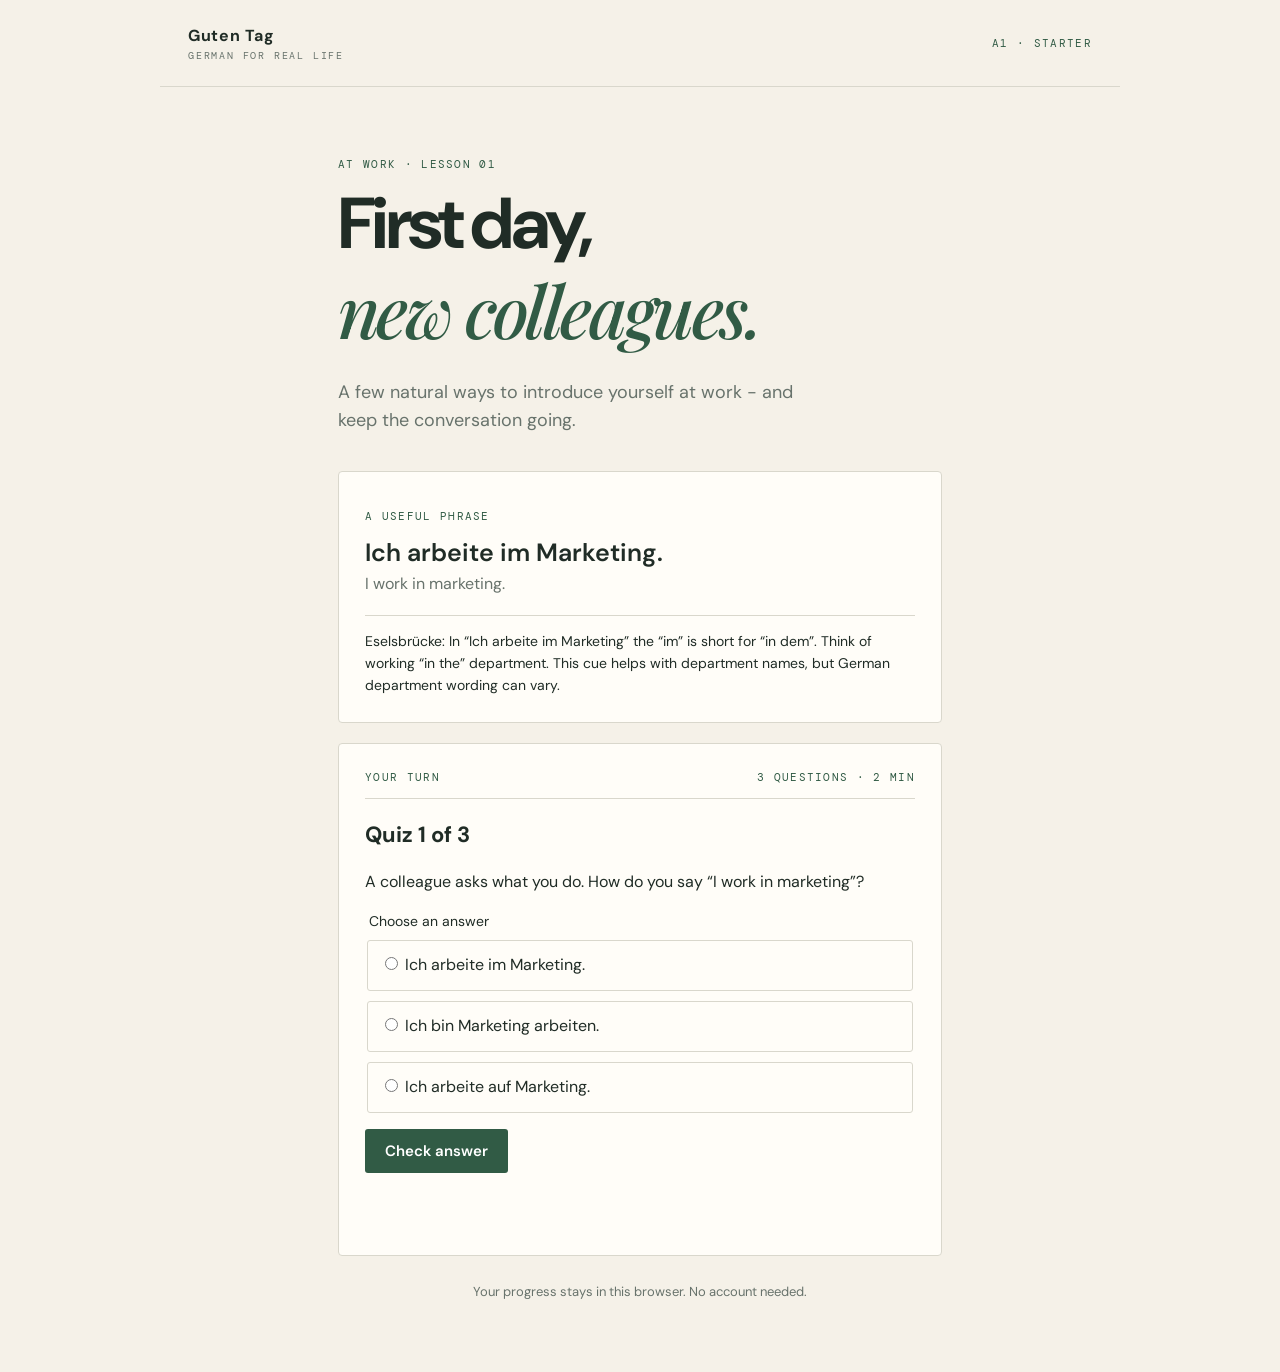
==== index.html @ 1e07c730 "feat: add A1 workplace German lesson" ====
<!doctype html>
<html lang="en">
<head>
  <meta charset="utf-8"><meta name="viewport" content="width=device-width, initial-scale=1">
  <meta name="theme-color" content="#f5f1e8"><title>German for Real Life · A1</title>
  <link rel="stylesheet" href="styles.css">
  <script defer src="content/a1-workplace-introduction.js"></script><script defer src="app.js"></script>
</head>
<body>
  <header><a class="brand" href="./">Guten Tag<span>GERMAN FOR REAL LIFE</span></a><span class="level">A1 · STARTER</span></header>
  <main>
    <p class="eyebrow">AT WORK · LESSON 01</p><h1>First day,<br><em>new colleagues.</em></h1>
    <p class="intro">A few natural ways to introduce yourself at work - and keep the conversation going.</p>
    <section class="phrase"><p class="eyebrow">A USEFUL PHRASE</p><p class="german">Ich arbeite im Marketing.</p><p class="translation">I work in marketing.</p><p class="tip">${note}</p></section>
    <section class="quiz"><div class="section-head"><span class="eyebrow">YOUR TURN</span><span class="duration">3 QUESTIONS · 2 MIN</span></div><div id="lesson" aria-live="polite"></div></section>
    <p class="privacy">Your progress stays in this browser. No account needed.</p>
  </main>
  <script>document.addEventListener('DOMContentLoaded',()=>{document.querySelector('.tip').textContent=window.LESSON.note});</script>
</body></html>
---- styles.css ----
@import url('https://fonts.googleapis.com/css2?family=DM+Mono:wght@400;500&family=DM+Sans:wght@400;500;600;700&family=Playfair+Display:ital,wght@0,500;1,500&display=swap');
:root{color-scheme:light;--ink:#202c26;--muted:#68736c;--paper:#f5f1e8;--green:#315b45;--line:#d9d7cc}*{box-sizing:border-box}body{margin:0;background:var(--paper);color:var(--ink);font:16px/1.55 'DM Sans',sans-serif}header{max-width:960px;margin:auto;padding:24px 28px;display:flex;justify-content:space-between;align-items:center;border-bottom:1px solid var(--line)}.brand{color:var(--ink);font-weight:700;text-decoration:none;letter-spacing:.04em}.brand span{display:block;font:10px 'DM Mono',monospace;letter-spacing:.18em;color:var(--muted)}.level,.eyebrow,.duration{font:11px 'DM Mono',monospace;letter-spacing:.12em;color:var(--green)}main{max-width:660px;margin:70px auto;padding:0 28px}h1{font-size:clamp(42px,8vw,72px);line-height:1.03;letter-spacing:-.05em;margin:16px 0}h1 em{font:italic 500 1em 'Playfair Display',serif;color:var(--green)}.intro{max-width:490px;color:var(--muted);font-size:18px;margin:22px 0 36px}.phrase,.quiz{padding:26px;background:#fffdf8;border:1px solid var(--line);border-radius:4px;margin:20px 0}.german{font-size:25px;font-weight:600;margin:8px 0 0}.translation{margin:0;color:var(--muted)}.tip{border-top:1px solid var(--line);padding-top:15px;margin:18px 0 0;font-size:14px}.section-head{display:flex;justify-content:space-between;gap:10px;border-bottom:1px solid var(--line);padding-bottom:14px}h2{font-size:22px}fieldset{border:0;padding:0;display:grid;gap:10px}legend{margin-bottom:8px;font-size:14px}label{display:block;padding:12px;border:1px solid var(--line);border-radius:3px;cursor:pointer}label:has(input:checked){border-color:var(--green);background:#edf2ed}input{accent-color:var(--green)}button{margin-top:16px;padding:12px 20px;background:var(--green);color:white;border:0;border-radius:3px;font:600 15px 'DM Sans',sans-serif;cursor:pointer}button:focus-visible,input:focus-visible{outline:3px solid #d48b3f;outline-offset:2px}#feedback{min-height:24px}.privacy{text-align:center;color:var(--muted);font-size:13px;margin:26px 0}@media(max-width:520px){header{padding:18px}main{margin:44px auto;padding:0 18px}.phrase,.quiz{padding:20px}.german{font-size:22px}.duration{font-size:9px}}
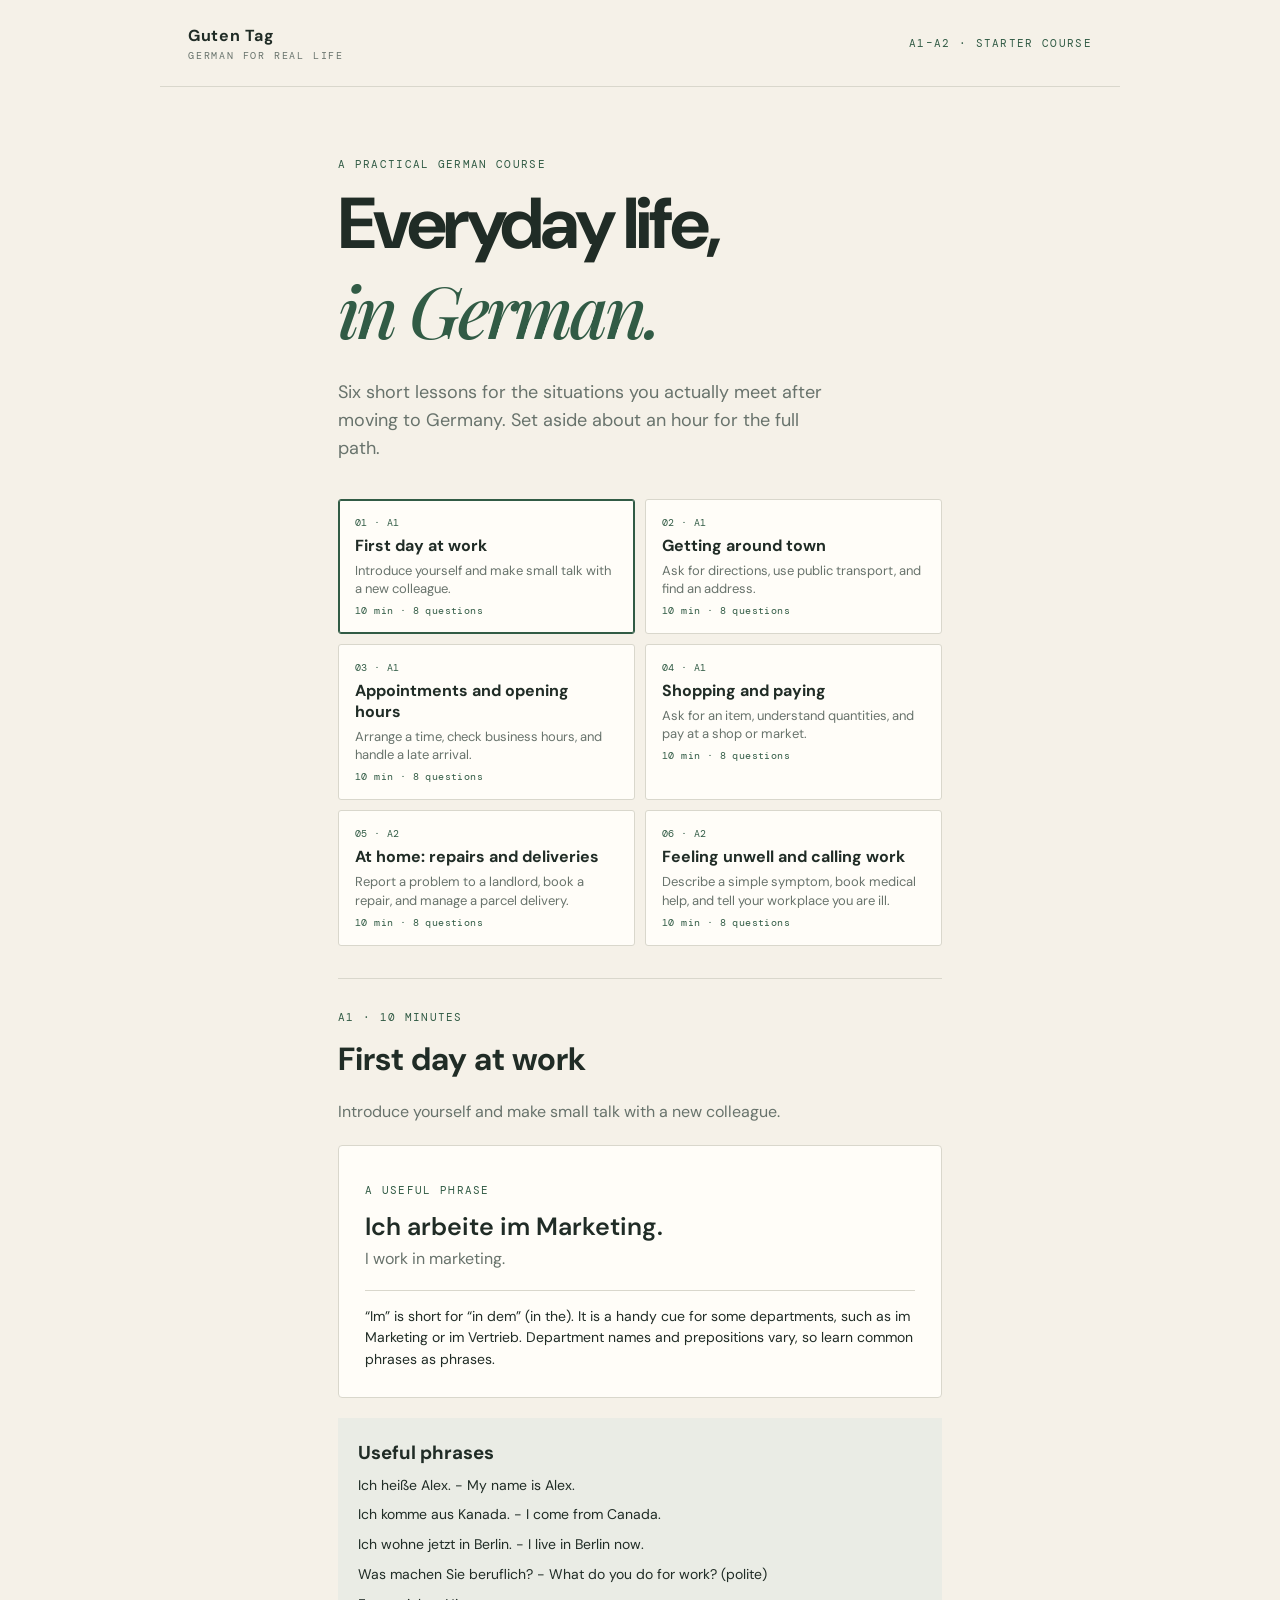
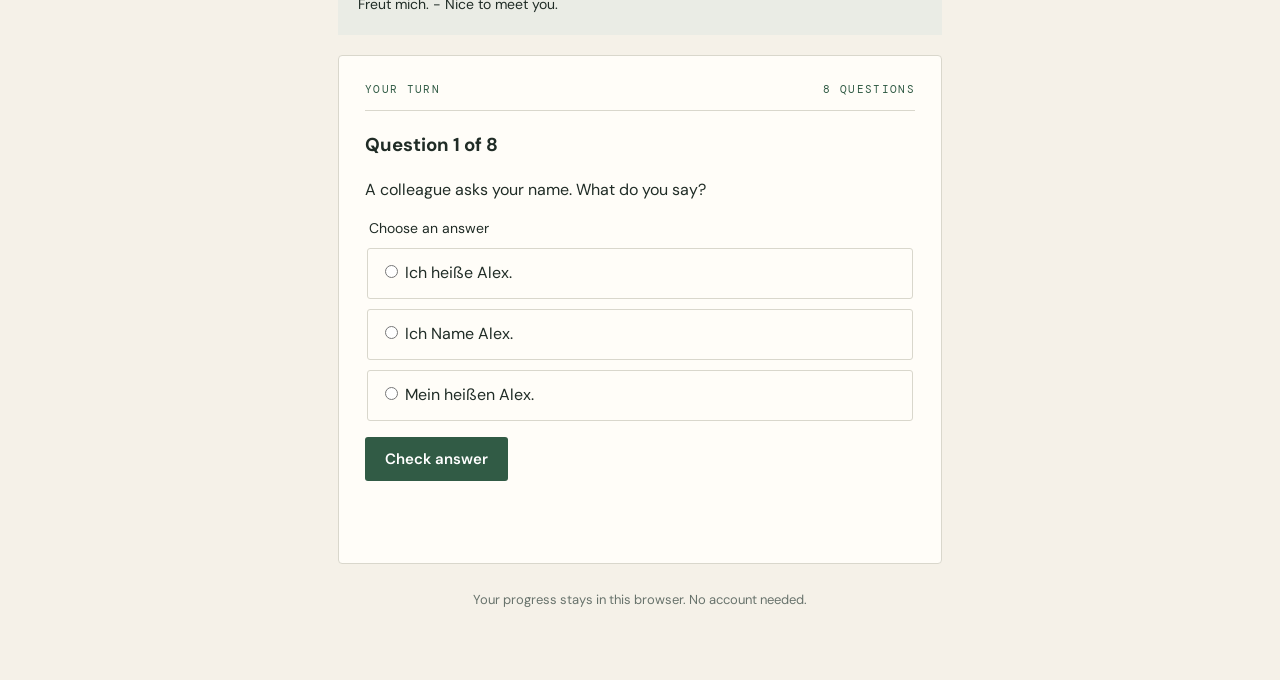
==== commit 6c6206d5: "feat: add one-hour practical German course" ====
--- a/index.html
+++ b/index.html
@@ -2,18 +2,17 @@
 <html lang="en">
 <head>
   <meta charset="utf-8"><meta name="viewport" content="width=device-width, initial-scale=1">
-  <meta name="theme-color" content="#f5f1e8"><title>German for Real Life · A1</title>
+  <meta name="theme-color" content="#f5f1e8"><title>German for Real Life · A1–A2</title>
   <link rel="stylesheet" href="styles.css">
-  <script defer src="content/a1-workplace-introduction.js"></script><script defer src="app.js"></script>
+  <script defer src="content/course.js"></script><script defer src="app.js"></script>
 </head>
 <body>
-  <header><a class="brand" href="./">Guten Tag<span>GERMAN FOR REAL LIFE</span></a><span class="level">A1 · STARTER</span></header>
+  <header><a class="brand" href="./">Guten Tag<span>GERMAN FOR REAL LIFE</span></a><span class="level">A1–A2 · STARTER COURSE</span></header>
   <main>
-    <p class="eyebrow">AT WORK · LESSON 01</p><h1>First day,<br><em>new colleagues.</em></h1>
-    <p class="intro">A few natural ways to introduce yourself at work - and keep the conversation going.</p>
-    <section class="phrase"><p class="eyebrow">A USEFUL PHRASE</p><p class="german">Ich arbeite im Marketing.</p><p class="translation">I work in marketing.</p><p class="tip">${note}</p></section>
-    <section class="quiz"><div class="section-head"><span class="eyebrow">YOUR TURN</span><span class="duration">3 QUESTIONS · 2 MIN</span></div><div id="lesson" aria-live="polite"></div></section>
+    <p class="eyebrow">A PRACTICAL GERMAN COURSE</p><h1>Everyday life,<br><em>in German.</em></h1>
+    <p class="intro">Six short lessons for the situations you actually meet after moving to Germany. Set aside about an hour for the full path.</p>
+    <nav class="lesson-list" aria-label="Course lessons" id="lesson-list"></nav>
+    <div id="lesson-view" aria-live="polite"></div>
     <p class="privacy">Your progress stays in this browser. No account needed.</p>
   </main>
-  <script>document.addEventListener('DOMContentLoaded',()=>{document.querySelector('.tip').textContent=window.LESSON.note});</script>
 </body></html>
--- a/styles.css
+++ b/styles.css
@@ -1,2 +1,3 @@
 @import url('https://fonts.googleapis.com/css2?family=DM+Mono:wght@400;500&family=DM+Sans:wght@400;500;600;700&family=Playfair+Display:ital,wght@0,500;1,500&display=swap');
 :root{color-scheme:light;--ink:#202c26;--muted:#68736c;--paper:#f5f1e8;--green:#315b45;--line:#d9d7cc}*{box-sizing:border-box}body{margin:0;background:var(--paper);color:var(--ink);font:16px/1.55 'DM Sans',sans-serif}header{max-width:960px;margin:auto;padding:24px 28px;display:flex;justify-content:space-between;align-items:center;border-bottom:1px solid var(--line)}.brand{color:var(--ink);font-weight:700;text-decoration:none;letter-spacing:.04em}.brand span{display:block;font:10px 'DM Mono',monospace;letter-spacing:.18em;color:var(--muted)}.level,.eyebrow,.duration{font:11px 'DM Mono',monospace;letter-spacing:.12em;color:var(--green)}main{max-width:660px;margin:70px auto;padding:0 28px}h1{font-size:clamp(42px,8vw,72px);line-height:1.03;letter-spacing:-.05em;margin:16px 0}h1 em{font:italic 500 1em 'Playfair Display',serif;color:var(--green)}.intro{max-width:490px;color:var(--muted);font-size:18px;margin:22px 0 36px}.phrase,.quiz{padding:26px;background:#fffdf8;border:1px solid var(--line);border-radius:4px;margin:20px 0}.german{font-size:25px;font-weight:600;margin:8px 0 0}.translation{margin:0;color:var(--muted)}.tip{border-top:1px solid var(--line);padding-top:15px;margin:18px 0 0;font-size:14px}.section-head{display:flex;justify-content:space-between;gap:10px;border-bottom:1px solid var(--line);padding-bottom:14px}h2{font-size:22px}fieldset{border:0;padding:0;display:grid;gap:10px}legend{margin-bottom:8px;font-size:14px}label{display:block;padding:12px;border:1px solid var(--line);border-radius:3px;cursor:pointer}label:has(input:checked){border-color:var(--green);background:#edf2ed}input{accent-color:var(--green)}button{margin-top:16px;padding:12px 20px;background:var(--green);color:white;border:0;border-radius:3px;font:600 15px 'DM Sans',sans-serif;cursor:pointer}button:focus-visible,input:focus-visible{outline:3px solid #d48b3f;outline-offset:2px}#feedback{min-height:24px}.privacy{text-align:center;color:var(--muted);font-size:13px;margin:26px 0}@media(max-width:520px){header{padding:18px}main{margin:44px auto;padding:0 18px}.phrase,.quiz{padding:20px}.german{font-size:22px}.duration{font-size:9px}}
+.lesson-list{display:grid;grid-template-columns:repeat(2,minmax(0,1fr));gap:10px;margin:32px 0}.lesson-card{margin:0;padding:16px;text-align:left;background:#fffdf8;color:var(--ink);border:1px solid var(--line);display:flex;flex-direction:column;gap:6px;font-weight:400}.lesson-card strong{font-size:16px}.lesson-card span:not(.lesson-number){font-size:13px;color:var(--muted);line-height:1.4}.lesson-card small,.lesson-number{font:10px 'DM Mono',monospace;letter-spacing:.04em;color:var(--green)}.lesson-card.active{border-color:var(--green);box-shadow:inset 0 0 0 1px var(--green)}.lesson-card:focus-visible{outline:3px solid #d48b3f;outline-offset:2px}.lesson-content{border-top:1px solid var(--line);padding-top:20px}.lesson-content h2{font-size:32px;margin:8px 0}.lesson-situation{color:var(--muted)}.phrase-bank{background:#eaece5;padding:20px;margin:20px 0}.phrase-bank h3{margin:0 0 8px}.phrase-bank ul{list-style:none;padding:0;margin:0;display:grid;gap:8px}.phrase-bank li{font-size:14px}.secondary{margin-left:8px;background:#68736c}@media(max-width:520px){.lesson-list{grid-template-columns:1fr;gap:8px}.lesson-card{padding:13px}.lesson-content h2{font-size:27px}.secondary{margin-left:0}}
